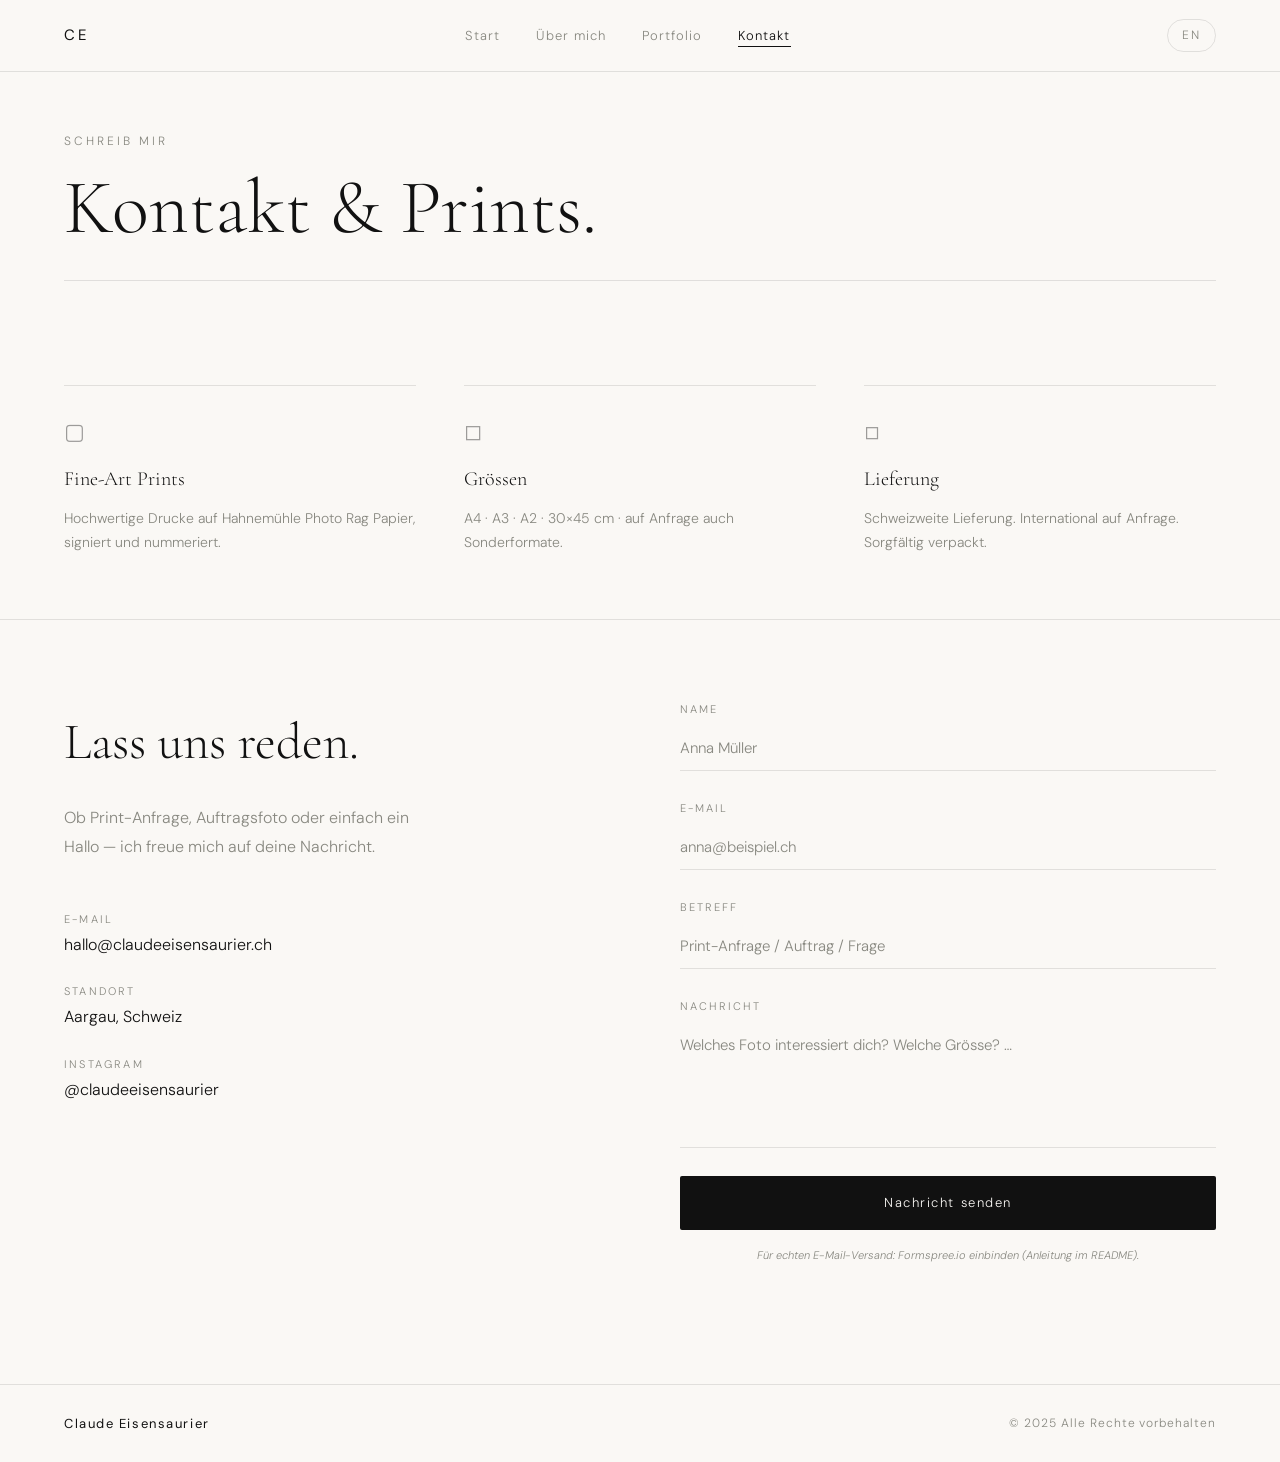
==== contact.html @ 69722ea3 "Add files via upload" ====
<!DOCTYPE html>
<html lang="de">
<head>
  <meta charset="UTF-8" />
  <meta name="viewport" content="width=device-width, initial-scale=1.0"/>
  <title>Claude Eisensaurier — Kontakt</title>
  <link rel="stylesheet" href="style.css" />
  <link href="https://fonts.googleapis.com/css2?family=Cormorant+Garamond:ital,wght@0,300;0,400;1,300&family=DM+Sans:wght@300;400&display=swap" rel="stylesheet">
</head>
<body>

  <nav>
    <a href="index.html" class="logo">CE</a>
    <ul>
      <li><a href="index.html" data-de="Start" data-en="Home">Start</a></li>
      <li><a href="about.html" data-de="Über mich" data-en="About">Über mich</a></li>
      <li><a href="portfolio.html" data-de="Portfolio" data-en="Portfolio">Portfolio</a></li>
      <li><a href="contact.html" class="active" data-de="Kontakt" data-en="Contact">Kontakt</a></li>
    </ul>
    <button class="lang-toggle" onclick="toggleLang()">EN</button>
  </nav>

  <section class="page-header">
    <div class="page-header-inner">
      <p class="page-label" data-de="Schreib mir" data-en="Say hello">Schreib mir</p>
      <h1 data-de="Kontakt & Prints." data-en="Contact & Prints.">Kontakt & Prints.</h1>
    </div>
    <div class="page-header-line"></div>
  </section>

  <!-- PRINTS INFO -->
  <section class="prints-info-section">
    <div class="prints-info-inner">
      <div class="print-option">
        <span class="print-icon">▢</span>
        <h4 data-de="Fine-Art Prints" data-en="Fine Art Prints">Fine-Art Prints</h4>
        <p data-de="Hochwertige Drucke auf Hahnemühle Photo Rag Papier, signiert und nummeriert." data-en="High-quality prints on Hahnemühle Photo Rag paper, signed and numbered.">Hochwertige Drucke auf Hahnemühle Photo Rag Papier, signiert und nummeriert.</p>
      </div>
      <div class="print-option">
        <span class="print-icon">◻</span>
        <h4 data-de="Grössen" data-en="Sizes">Grössen</h4>
        <p data-de="A4 · A3 · A2 · 30×45 cm · auf Anfrage auch Sonderformate." data-en="A4 · A3 · A2 · 30×45 cm · custom sizes on request.">A4 · A3 · A2 · 30×45 cm · auf Anfrage auch Sonderformate.</p>
      </div>
      <div class="print-option">
        <span class="print-icon">◽</span>
        <h4 data-de="Lieferung" data-en="Shipping">Lieferung</h4>
        <p data-de="Schweizweite Lieferung. International auf Anfrage. Sorgfältig verpackt." data-en="Nationwide shipping in Switzerland. International on request. Carefully packaged.">Schweizweite Lieferung. International auf Anfrage. Sorgfältig verpackt.</p>
      </div>
    </div>
  </section>

  <section class="contact-section">
    <div class="contact-left">
      <h2 data-de="Lass uns reden." data-en="Let's talk.">Lass uns reden.</h2>
      <p data-de="Ob Print-Anfrage, Auftragsfoto oder einfach ein Hallo — ich freue mich auf deine Nachricht." data-en="Whether it's a print request, commission or just a hello — I look forward to hearing from you.">Ob Print-Anfrage, Auftragsfoto oder einfach ein Hallo — ich freue mich auf deine Nachricht.</p>

      <div class="contact-info-list">
        <div class="ci-item">
          <span class="ci-label" data-de="E-Mail" data-en="Email">E-Mail</span>
          <a href="mailto:hallo@claudeeisensaurier.ch" class="ci-val">hallo@claudeeisensaurier.ch</a>
        </div>
        <div class="ci-item">
          <span class="ci-label" data-de="Standort" data-en="Location">Standort</span>
          <span class="ci-val" data-de="Aargau, Schweiz" data-en="Aargau, Switzerland">Aargau, Schweiz</span>
        </div>
        <div class="ci-item">
          <span class="ci-label">Instagram</span>
          <a href="https://instagram.com" target="_blank" class="ci-val">@claudeeisensaurier</a>
        </div>
      </div>
    </div>

    <div class="contact-right">
      <div class="contact-form">
        <div class="form-group">
          <label data-de="Name" data-en="Name">Name</label>
          <input type="text" placeholder="Anna Müller" />
        </div>
        <div class="form-group">
          <label data-de="E-Mail" data-en="Email">E-Mail</label>
          <input type="email" placeholder="anna@beispiel.ch" />
        </div>
        <div class="form-group">
          <label data-de="Betreff" data-en="Subject">Betreff</label>
          <input type="text"
            data-de-placeholder="Print-Anfrage / Auftrag / Frage"
            data-en-placeholder="Print request / Commission / Question"
            placeholder="Print-Anfrage / Auftrag / Frage" />
        </div>
        <div class="form-group">
          <label data-de="Nachricht" data-en="Message">Nachricht</label>
          <textarea rows="5"
            data-de-placeholder="Welches Foto interessiert dich? Welche Grösse? …"
            data-en-placeholder="Which photo interests you? Which size? …"
            placeholder="Welches Foto interessiert dich? Welche Grösse? …"></textarea>
        </div>
        <button class="btn full-width" data-de="Nachricht senden" data-en="Send message">Nachricht senden</button>
        <p class="form-note" data-de="Für echten E-Mail-Versand: Formspree.io einbinden (Anleitung im README)." data-en="For real email sending: integrate Formspree.io (instructions in README).">Für echten E-Mail-Versand: Formspree.io einbinden (Anleitung im README).</p>
      </div>
    </div>
  </section>

  <footer>
    <span class="footer-logo">Claude Eisensaurier</span>
    <span data-de="© 2025 Alle Rechte vorbehalten" data-en="© 2025 All rights reserved">© 2025 Alle Rechte vorbehalten</span>
  </footer>

  <script src="lang.js"></script>
</body>
</html>
---- style.css ----
/* ============================================================
   Claude Eisensaurier — Fotografie Portfolio
   Global Stylesheet
   ============================================================ */

@import url('https://fonts.googleapis.com/css2?family=Cormorant+Garamond:ital,wght@0,300;0,400;1,300&family=DM+Sans:wght@300;400&display=swap');

/* ---- RESET & BASE ---- */
*, *::before, *::after { box-sizing: border-box; margin: 0; padding: 0; }

:root {
  --bg: #faf8f5;
  --ink: #111111;
  --muted: #888880;
  --line: rgba(0,0,0,0.1);
  --serif: 'Cormorant Garamond', Georgia, serif;
  --sans: 'DM Sans', system-ui, sans-serif;
  --nav-h: 72px;
  --max: 1280px;
  --pad: clamp(24px, 5vw, 80px);
}

html { scroll-behavior: smooth; }

body {
  background: var(--bg);
  color: var(--ink);
  font-family: var(--sans);
  font-weight: 300;
  font-size: 16px;
  line-height: 1.65;
  min-height: 100vh;
  overflow-x: hidden;
}

a { color: inherit; text-decoration: none; }
img { display: block; max-width: 100%; }
button { cursor: pointer; border: none; background: none; font: inherit; }

/* ---- NAVIGATION ---- */
nav {
  position: fixed;
  top: 0; left: 0; right: 0;
  height: var(--nav-h);
  display: flex;
  align-items: center;
  justify-content: space-between;
  padding: 0 var(--pad);
  background: rgba(250,248,245,0.93);
  backdrop-filter: blur(14px);
  border-bottom: 1px solid var(--line);
  z-index: 100;
  animation: fadeDown 0.6s ease both;
}

@keyframes fadeDown { from{opacity:0;transform:translateY(-12px)} to{opacity:1;transform:none} }

.logo {
  font-family: var(--sans);
  font-size: 15px;
  font-weight: 400;
  letter-spacing: 0.18em;
}

nav ul { display:flex; gap:36px; list-style:none; }

nav ul a {
  font-size: 13px;
  letter-spacing: 0.08em;
  color: var(--muted);
  transition: color 0.25s;
  position: relative;
}
nav ul a::after {
  content:'';
  position:absolute;
  bottom:-3px; left:0; right:0;
  height:1px;
  background:var(--ink);
  transform:scaleX(0);
  transform-origin:left;
  transition:transform 0.3s ease;
}
nav ul a:hover, nav ul a.active { color:var(--ink); }
nav ul a:hover::after, nav ul a.active::after { transform:scaleX(1); }

.lang-toggle {
  font-size: 12px;
  letter-spacing: 0.15em;
  color: var(--muted);
  border: 1px solid var(--line);
  padding: 6px 14px;
  border-radius: 20px;
  transition: all 0.25s;
}
.lang-toggle:hover { color:var(--ink); border-color:var(--ink); }

/* ---- HERO ---- */
.hero {
  min-height: 100vh;
  padding-top: var(--nav-h);
  display: grid;
  grid-template-columns: 1fr 1fr;
  align-items: center;
  padding-left: var(--pad);
  padding-right: var(--pad);
  gap: 60px;
}
.hero-text { animation: fadeUp 0.9s 0.2s ease both; }
@keyframes fadeUp { from{opacity:0;transform:translateY(24px)} to{opacity:1;transform:none} }

.hero-label {
  font-size: 12px;
  letter-spacing: 0.25em;
  color: var(--muted);
  text-transform: uppercase;
  margin-bottom: 24px;
}
.hero-title {
  font-family: var(--serif);
  font-size: clamp(52px, 7vw, 96px);
  font-weight: 300;
  line-height: 1.05;
  margin-bottom: 28px;
}
.hero-title .line { display: block; }
.hero-title .italic { font-style: italic; }

.hero-sub {
  font-size: 16px;
  color: var(--muted);
  max-width: 400px;
  margin-bottom: 40px;
  line-height: 1.8;
}
.hero-btns { display:flex; gap:14px; flex-wrap:wrap; }

/* ---- BUTTONS ---- */
.btn {
  display: inline-block;
  background: var(--ink);
  color: var(--bg);
  font-size: 13px;
  letter-spacing: 0.12em;
  padding: 16px 36px;
  border-radius: 2px;
  transition: all 0.3s ease;
}
.btn:hover { background:#333; transform:translateY(-2px); box-shadow:0 8px 24px rgba(0,0,0,0.12); }
.btn.btn-outline {
  background: transparent;
  color: var(--ink);
  border: 1px solid var(--ink);
}
.btn.btn-outline:hover { background:var(--ink); color:var(--bg); }
.btn.full-width { display:block; width:100%; text-align:center; }

/* ---- HERO VISUAL ---- */
.hero-visual {
  position: relative;
  height: 520px;
  animation: fadeUp 0.9s 0.4s ease both;
}
.shape { position:absolute; border-radius:50%; }
.shape-1 { width:300px;height:300px; background:#1a1a1a; top:80px; right:60px; animation:floatA 8s ease-in-out infinite; }
.shape-2 { width:180px;height:180px; border:1px solid rgba(0,0,0,0.15); top:40px; right:20px; animation:floatB 10s ease-in-out infinite; }
.shape-3 { width:80px;height:80px; background:var(--bg); border:1px solid var(--ink); bottom:100px; right:200px; animation:floatA 7s ease-in-out infinite reverse; }
.hero-year { position:absolute; bottom:60px; right:40px; font-family:var(--serif); font-size:13px; color:var(--muted); letter-spacing:0.15em; }

@keyframes floatA { 0%,100%{transform:translateY(0) rotate(0deg)} 50%{transform:translateY(-16px) rotate(2deg)} }
@keyframes floatB { 0%,100%{transform:translateY(0) rotate(0deg)} 50%{transform:translateY(12px) rotate(-3deg)} }

/* ---- MARQUEE ---- */
.marquee-wrap { overflow:hidden; border-top:1px solid var(--line); border-bottom:1px solid var(--line); padding:16px 0; }
.marquee-track { display:flex; white-space:nowrap; animation:marquee 30s linear infinite; }
.marquee-track span { font-size:12px; letter-spacing:0.18em; color:var(--muted); text-transform:uppercase; }
@keyframes marquee { from{transform:translateX(0)} to{transform:translateX(-50%)} }

/* ---- INTRO ---- */
.intro-section {
  display: grid;
  grid-template-columns: 120px 1fr;
  gap: 60px;
  padding: 100px var(--pad);
  max-width: var(--max);
  margin: 0 auto;
  border-bottom: 1px solid var(--line);
}
.intro-index { font-family:var(--serif); font-size:64px; font-weight:300; color:rgba(0,0,0,0.07); line-height:1; padding-top:8px; }
.intro-right h2 { font-family:var(--serif); font-size:clamp(28px,3.5vw,42px); font-weight:300; margin-bottom:20px; line-height:1.2; }
.intro-right p { color:var(--muted); max-width:540px; margin-bottom:28px; }
.link-arrow { font-size:13px; letter-spacing:0.1em; border-bottom:1px solid var(--ink); padding-bottom:2px; transition:opacity 0.25s; }
.link-arrow:hover { opacity:0.5; }

/* ---- CATEGORIES ---- */
.categories-section {
  display: grid;
  grid-template-columns: repeat(3, 1fr);
  gap: 2px;
  background: var(--line);
}
.cat-card { display:block; overflow:hidden; }
.cat-img {
  position: relative;
  height: 480px;
  display: flex;
  align-items: flex-end;
  padding: 32px;
  transition: transform 0.6s ease;
  background-size: cover;
  background-position: center;
}
.cat-card:hover .cat-img { transform: scale(1.03); }
.cat-menschen { background-color: #1c1c1c; }
.cat-urban    { background-color: #2a2520; }
.cat-natur    { background-color: #1e2318; }

.cat-overlay {
  position: absolute;
  inset: 0;
  background: linear-gradient(to top, rgba(0,0,0,0.7) 0%, rgba(0,0,0,0.1) 60%, transparent 100%);
}
.cat-label-wrap {
  position: relative;
  z-index: 1;
  color: #fff;
}
.cat-num { font-size:11px; letter-spacing:0.2em; opacity:0.6; display:block; margin-bottom:8px; }
.cat-label-wrap h3 { font-family:var(--serif); font-size:32px; font-weight:300; margin-bottom:4px; }
.cat-label-wrap p { font-size:13px; opacity:0.7; }

/* ---- PRINTS CTA ---- */
.prints-cta {
  padding: 100px var(--pad);
  border-top: 1px solid var(--line);
  text-align: center;
}
.prints-cta-inner { max-width: 640px; margin: 0 auto; }
.prints-cta h2 { font-family:var(--serif); font-size:clamp(28px,4vw,48px); font-weight:300; margin:12px 0 20px; }
.prints-cta p { color:var(--muted); margin-bottom:36px; line-height:1.8; }

/* ---- PAGE HEADER ---- */
.page-header {
  padding-top: calc(var(--nav-h) + 60px);
  padding-left: var(--pad);
  padding-right: var(--pad);
  padding-bottom: 40px;
  animation: fadeUp 0.7s ease both;
}
.page-header-inner { max-width:var(--max); margin:0 auto 32px; }
.page-label { font-size:12px; letter-spacing:0.25em; color:var(--muted); text-transform:uppercase; margin-bottom:16px; }
.page-header h1 { font-family:var(--serif); font-size:clamp(40px,6vw,80px); font-weight:300; line-height:1.05; }
.page-header-line { border-top:1px solid var(--line); }

/* ---- FILTER ---- */
.filter-bar {
  display: flex;
  gap: 8px;
  padding: 32px var(--pad) 0;
  max-width: var(--max);
  margin: 0 auto;
  flex-wrap: wrap;
}
.filter-btn {
  font-size: 12px;
  letter-spacing: 0.1em;
  padding: 8px 20px;
  border: 1px solid var(--line);
  border-radius: 20px;
  color: var(--muted);
  transition: all 0.25s;
}
.filter-btn:hover, .filter-btn.active { background:var(--ink); color:var(--bg); border-color:var(--ink); }

/* ---- PORTFOLIO GRID ---- */
.portfolio-grid {
  display: grid;
  grid-template-columns: repeat(3, 1fr);
  gap: 2px;
  padding: 32px var(--pad) 80px;
  max-width: var(--max);
  margin: 0 auto;
}
.portfolio-item { position:relative; overflow:hidden; transition:opacity 0.4s, transform 0.4s; }
.portfolio-item.large { grid-column:span 2; }
.pi-img {
  position: relative;
  overflow: hidden;
  height: 340px;
  background: #e8e4dd;
  cursor: pointer;
}
.portfolio-item.large .pi-img { height:480px; }
.pi-img img {
  width:100%; height:100%;
  object-fit:cover;
  transition: transform 0.5s ease;
  display:block;
}
.pi-img:hover img { transform:scale(1.05); }

/* Missing image fallback */
.img-missing .pi-img { display:flex; align-items:center; justify-content:center; }
.img-missing .pi-img::after {
  content: 'Bild fehlt';
  font-size:11px; letter-spacing:0.15em; color:var(--muted); text-transform:uppercase;
}

.pi-hover {
  position:absolute; inset:0;
  background:rgba(0,0,0,0.4);
  display:flex; align-items:center; justify-content:center;
  opacity:0; transition:opacity 0.3s;
  color:#fff; font-size:12px; letter-spacing:0.2em; text-transform:uppercase;
}
.pi-img:hover .pi-hover { opacity:1; }

.pi-info {
  padding: 14px 0 22px;
  display: flex;
  align-items: baseline;
  justify-content: space-between;
  border-bottom: 1px solid var(--line);
}
.pi-info h4 { font-family:var(--serif); font-size:19px; font-weight:300; }
.pi-info span { font-size:12px; color:var(--muted); }

.portfolio-note {
  text-align:center;
  padding:40px var(--pad) 80px;
  font-size:14px; color:var(--muted); font-style:italic;
}

/* ---- LIGHTBOX ---- */
.lightbox {
  position: fixed; inset:0; z-index:200;
  background:rgba(10,10,10,0.95);
  display:flex; align-items:center; justify-content:center;
  opacity:0; pointer-events:none;
  transition:opacity 0.3s ease;
}
.lightbox.open { opacity:1; pointer-events:all; }

.lb-inner {
  max-width:90vw; max-height:90vh;
  display:flex; flex-direction:column; gap:16px;
  animation:fadeUp 0.3s ease;
}
.lb-inner img {
  max-width:90vw; max-height:80vh;
  object-fit:contain;
  border-radius:1px;
}
.lb-caption {
  display:flex; justify-content:space-between;
  color:#fff; font-size:13px; letter-spacing:0.08em;
  padding:0 4px;
}
.lb-caption span:last-child { color:rgba(255,255,255,0.4); }

.lb-close {
  position:fixed; top:24px; right:28px;
  color:#fff; font-size:20px; opacity:0.7;
  transition:opacity 0.2s; z-index:201;
}
.lb-close:hover { opacity:1; }

.lb-prev, .lb-next {
  position:fixed; top:50%; transform:translateY(-50%);
  color:#fff; font-size:40px; font-weight:300; opacity:0.6;
  transition:opacity 0.2s; z-index:201; padding:0 20px;
}
.lb-prev { left:0; }
.lb-next { right:0; }
.lb-prev:hover, .lb-next:hover { opacity:1; }

/* ---- ABOUT ---- */
.about-bio {
  display:grid; grid-template-columns:1fr 1fr; gap:80px;
  padding:80px var(--pad); max-width:var(--max); margin:0 auto;
  border-bottom:1px solid var(--line);
}
.portrait-placeholder {
  position:relative; height:520px; background:#ede8e0;
  display:flex; align-items:center; justify-content:center; overflow:hidden;
}
.portrait-shape { width:200px;height:200px; border:1px solid rgba(0,0,0,0.1); border-radius:50%; }
.portrait-label { position:absolute; bottom:20px; font-size:11px; letter-spacing:0.2em; color:var(--muted); text-transform:uppercase; }

.about-text h2 { font-family:var(--serif); font-size:clamp(28px,3vw,38px); font-weight:300; margin-bottom:24px; }
.about-text p { color:var(--muted); margin-bottom:20px; line-height:1.8; }
.about-details { margin-top:40px; border-top:1px solid var(--line); padding-top:32px; display:flex; flex-direction:column; gap:20px; }
.detail-item { display:flex; gap:24px; }
.detail-label { font-size:11px; letter-spacing:0.18em; text-transform:uppercase; color:var(--muted); min-width:120px; padding-top:2px; }
.detail-val { font-size:15px; }

/* ---- TIMELINE ---- */
.timeline-section {
  padding:80px var(--pad); max-width:var(--max); margin:0 auto;
  border-bottom:1px solid var(--line);
}
.timeline-section h3 { font-family:var(--serif); font-size:13px; letter-spacing:0.2em; text-transform:uppercase; color:var(--muted); margin-bottom:48px; }
.timeline { display:flex; flex-direction:column; }
.tl-item { display:grid; grid-template-columns:80px 24px 1fr; align-items:start; padding:20px 0; border-top:1px solid var(--line); gap:24px; }
.tl-year { font-family:var(--serif); font-size:15px; color:var(--muted); padding-top:2px; }
.tl-dot { width:8px;height:8px; background:var(--ink); border-radius:50%; margin-top:6px; }
.tl-desc { font-size:16px; }

/* ---- ABOUT CTA ---- */
.about-cta { text-align:center; padding:100px var(--pad); }
.about-cta p { font-family:var(--serif); font-size:clamp(24px,3vw,36px); margin-bottom:36px; color:var(--muted); }

/* ---- PRINTS INFO ---- */
.prints-info-section {
  border-bottom: 1px solid var(--line);
  padding: 64px var(--pad);
}
.prints-info-inner {
  max-width: var(--max);
  margin: 0 auto;
  display: grid;
  grid-template-columns: repeat(3,1fr);
  gap: 48px;
}
.print-option { border-top:1px solid var(--line); padding-top:28px; }
.print-icon { font-size:22px; display:block; margin-bottom:12px; opacity:0.4; }
.print-option h4 { font-family:var(--serif); font-size:20px; font-weight:300; margin-bottom:10px; }
.print-option p { font-size:14px; color:var(--muted); line-height:1.75; }

/* ---- CONTACT ---- */
.contact-section {
  display:grid; grid-template-columns:1fr 1fr; gap:80px;
  padding:80px var(--pad) 120px; max-width:var(--max); margin:0 auto;
}
.contact-left h2 { font-family:var(--serif); font-size:clamp(32px,4vw,52px); font-weight:300; margin-bottom:20px; }
.contact-left p { color:var(--muted); margin-bottom:48px; line-height:1.8; max-width:380px; }
.contact-info-list { display:flex; flex-direction:column; gap:24px; }
.ci-item { display:flex; flex-direction:column; gap:4px; }
.ci-label { font-size:11px; letter-spacing:0.2em; text-transform:uppercase; color:var(--muted); }
.ci-val { font-size:16px; }
a.ci-val:hover { text-decoration:underline; }

.contact-form { display:flex; flex-direction:column; gap:28px; }
.form-group { display:flex; flex-direction:column; gap:8px; }
.form-group label { font-size:11px; letter-spacing:0.18em; text-transform:uppercase; color:var(--muted); }
.form-group input, .form-group textarea {
  font-family:var(--sans); font-size:15px; font-weight:300;
  background:transparent; border:none; border-bottom:1px solid var(--line);
  padding:12px 0; outline:none; color:var(--ink); transition:border-color 0.25s; width:100%; resize:none;
}
.form-group input:focus, .form-group textarea:focus { border-bottom-color:var(--ink); }
.form-group input::placeholder, .form-group textarea::placeholder { color:var(--muted); }
.form-note { font-size:11px; color:var(--muted); font-style:italic; text-align:center; margin-top:-12px; }

/* ---- FOOTER ---- */
footer {
  border-top:1px solid var(--line);
  display:flex; align-items:center; justify-content:space-between;
  padding:28px var(--pad); font-size:12px; color:var(--muted); letter-spacing:0.08em;
}
.footer-logo { font-size:13px; font-weight:400; letter-spacing:0.12em; color:var(--ink); }

/* ---- RESPONSIVE ---- */
@media (max-width: 900px) {
  .hero { grid-template-columns:1fr; padding-top:calc(var(--nav-h) + 40px); }
  .hero-visual { height:280px; }
  .shape-1 { width:200px;height:200px;top:20px;right:0; }
  .shape-2 { width:120px;height:120px; }
  .categories-section { grid-template-columns:1fr; gap:2px; }
  .cat-img { height:300px; }
  .portfolio-grid { grid-template-columns:1fr 1fr; }
  .portfolio-item.large { grid-column:span 2; }
  .about-bio { grid-template-columns:1fr; }
  .contact-section { grid-template-columns:1fr; }
  .prints-info-inner { grid-template-columns:1fr; }
  .intro-section { grid-template-columns:1fr; gap:16px; }
  .intro-index { font-size:40px; }
  nav ul { gap:20px; }
}
@media (max-width: 600px) {
  nav ul { display:none; }
  .portfolio-grid { grid-template-columns:1fr; }
  .portfolio-item.large { grid-column:span 1; }
  .hero-btns { flex-direction:column; }
}
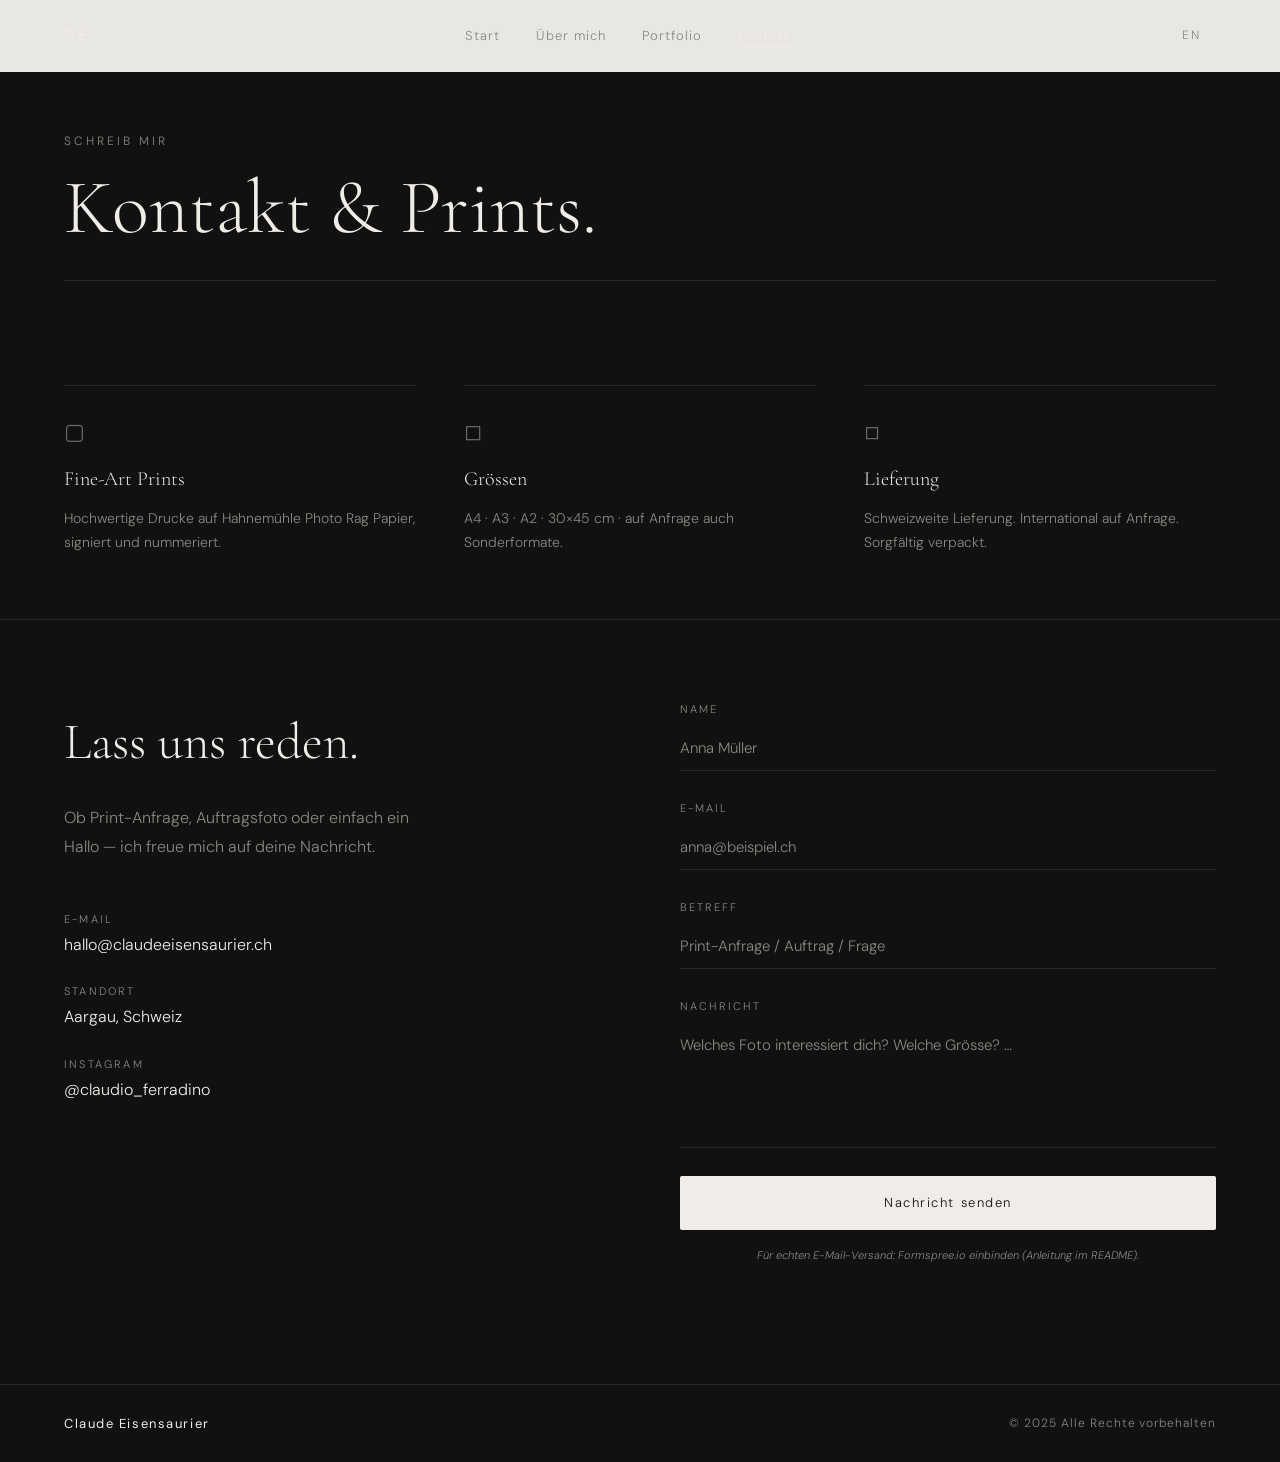
==== commit 849b8c21: "Update contact.html" ====
--- a/contact.html
+++ b/contact.html
@@ -65,7 +65,7 @@
         </div>
         <div class="ci-item">
           <span class="ci-label">Instagram</span>
-          <a href="https://instagram.com" target="_blank" class="ci-val">@claudeeisensaurier</a>
+          <a href="https://instagram.com" target="_blank" class="ci-val">@claudio_ferradino</a>
         </div>
       </div>
     </div>
--- a/style.css
+++ b/style.css
@@ -9,10 +9,10 @@
 *, *::before, *::after { box-sizing: border-box; margin: 0; padding: 0; }
 
 :root {
-  --bg: #faf8f5;
-  --ink: #111111;
+  --bg: #111111;
+  --ink: #f0ede8;
   --muted: #888880;
-  --line: rgba(0,0,0,0.1);
+  --line: rgba(255,255,255,0.1);
   --serif: 'Cormorant Garamond', Georgia, serif;
   --sans: 'DM Sans', system-ui, sans-serif;
   --nav-h: 72px;
